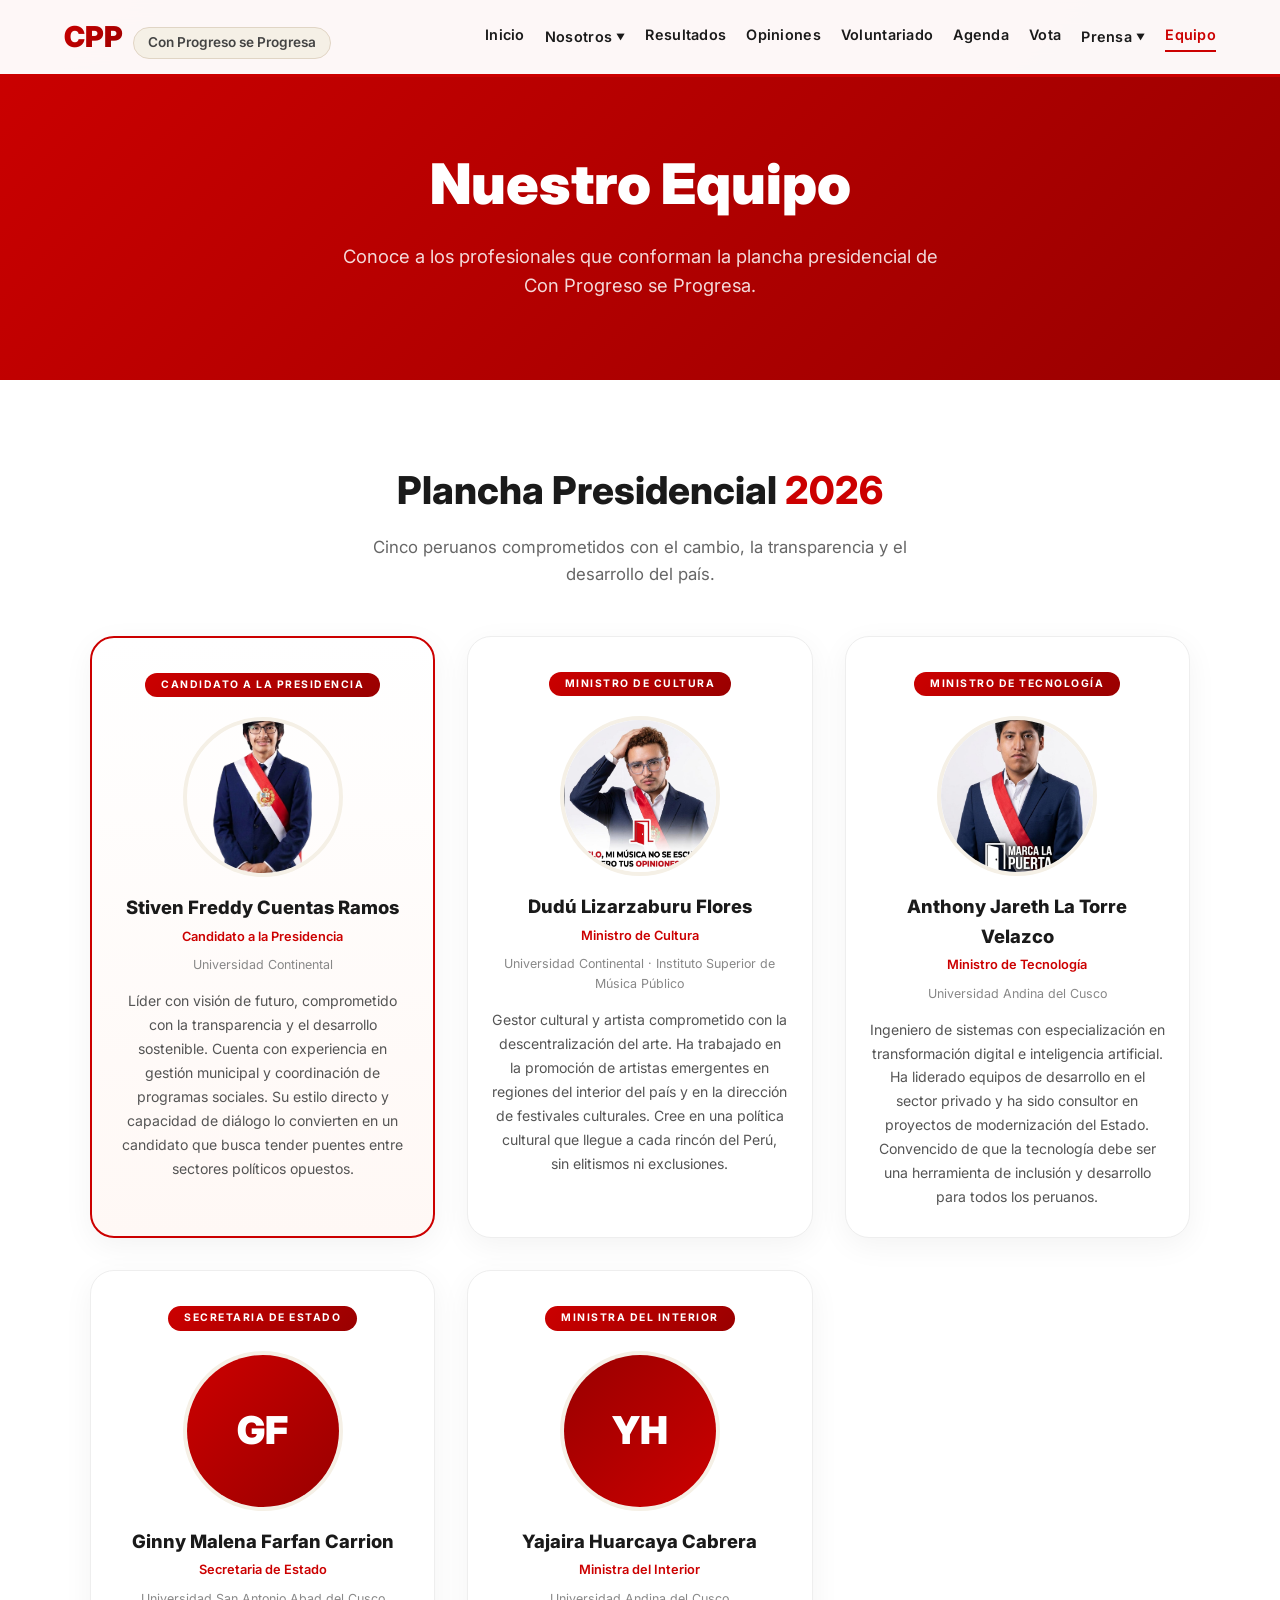
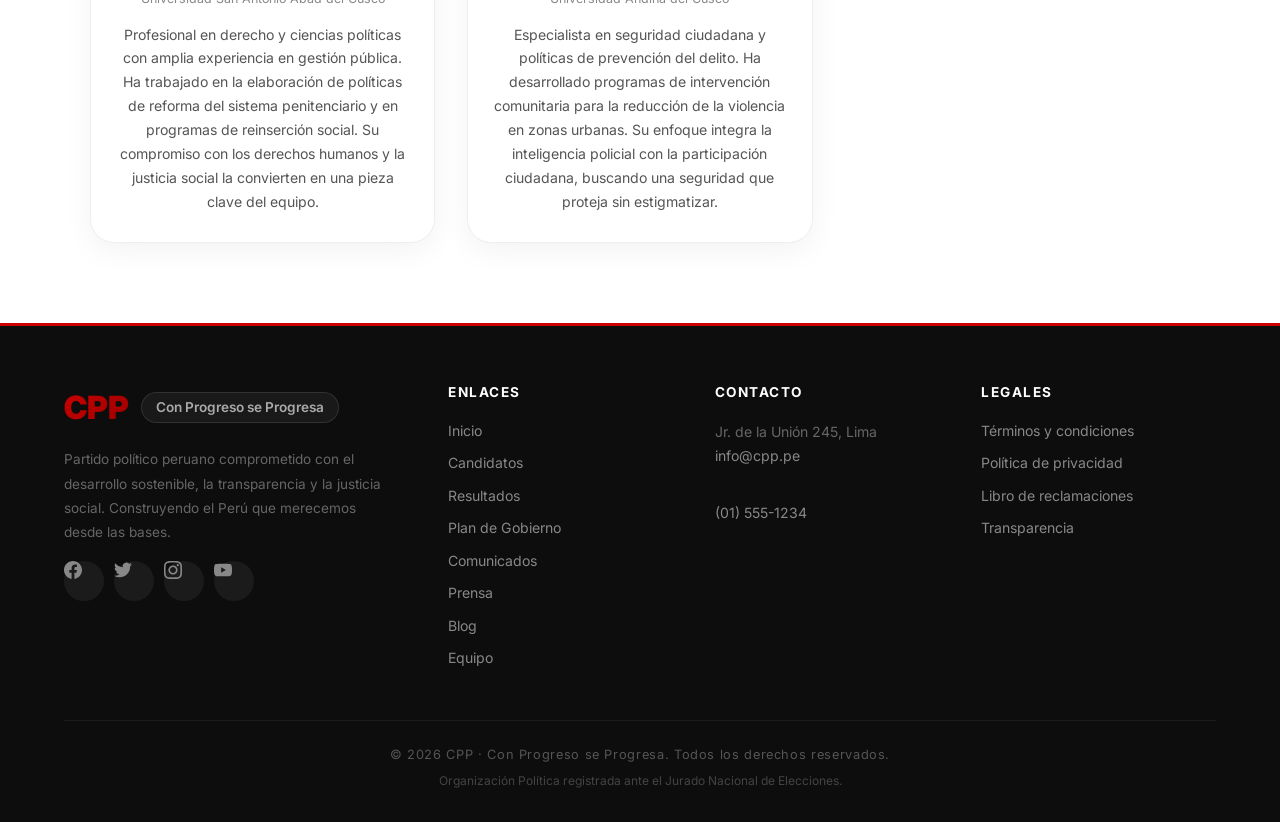
==== equipo.html @ 4bcef238 "Octava version creo: Actualizamos el navbar y el header incluyendo nuevas paginas aparte del index.h" ====
<!DOCTYPE html>
<html lang="es">
<head>
    <meta charset="UTF-8" />
    <meta name="viewport" content="width=device-width, initial-scale=1.0" />
    <title>Nuestro Equipo · CPP | Con Progreso se Progresa</title>
    <link rel="stylesheet" href="css/equipo.css" />
    <link rel="preconnect" href="https://fonts.googleapis.com" />
    <link href="https://fonts.googleapis.com/css2?family=Inter:wght@400;500;600;700;800;900&display=swap" rel="stylesheet" />
</head>
<body>

    <!-- ===== HEADER ===== -->
    <header class="header" id="header">
        <div class="container header-inner">
            <a href="index.html" class="logo">
                <span class="logo-cpp">CPP</span>
                <span class="logo-slogan">Con Progreso se Progresa</span>
            </a>
            <button class="nav-toggle" id="navToggle" aria-label="Menú de navegación">
                <span></span><span></span><span></span>
            </button>
            <nav class="nav" id="nav">
                <a href="index.html#inicio">Inicio</a>
                <div class="nav-item nav-dropdown">
                    <button class="nav-dropdown-toggle" aria-label="Menú Nosotros">
                        Nosotros <span class="nav-arrow">▼</span>
                    </button>
                    <div class="nav-dropdown-menu">
                        <a href="index.html#candidatos">Candidatos</a>
                        <a href="index.html#propuestas">Plan de Gobierno</a>
                        <a href="index.html#peru">Nuestro Perú</a>
                    </div>
                </div>
                <a href="index.html#resultados">Resultados</a>
                <a href="index.html#testimonios">Opiniones</a>
                <a href="index.html#voluntarios">Voluntariado</a>
                <a href="index.html#agenda">Agenda</a>
                <a href="index.html#votar">Vota</a>
                <div class="nav-item nav-dropdown">
                    <button class="nav-dropdown-toggle" aria-label="Menú Prensa">
                        Prensa <span class="nav-arrow">▼</span>
                    </button>
                    <div class="nav-dropdown-menu">
                        <a href="comunicados.html">Comunicados</a>
                        <a href="prensa.html">Notas de Prensa</a>
                        <a href="blog.html">Blog</a>
                    </div>
                </div>
                <a href="equipo.html" style="color:#cc0000;border-bottom-color:#cc0000;">Equipo</a>
            </nav>
        </div>
    </header>

    <!-- ===== BANNER ===== -->
    <section class="page-banner">
        <div class="container">
            <h1>Nuestro Equipo</h1>
            <p>Conoce a los profesionales que conforman la plancha presidencial de Con Progreso se Progresa.</p>
        </div>
    </section>

    <!-- ===== TEAM ===== -->
    <section class="section">
        <div class="container">
            <div class="section-header fade-up">
                <h2 class="section-title">Plancha Presidencial <span>2026</span></h2>
                <p class="section-sub">Cinco peruanos comprometidos con el cambio, la transparencia y el desarrollo del país.</p>
            </div>
            <div class="team-grid">

                <!-- Stiven -->
                <div class="team-card team-card-destacado fade-up">
                    <span class="team-badge">Candidato a la Presidencia</span>
                    <div class="team-img-wrap">
                        <img src="img/chinoc.png" alt="Stiven Freddy Cuentas Ramos" class="team-img" />
                    </div>
                    <h3 class="team-nombre">Stiven Freddy Cuentas Ramos</h3>
                    <span class="team-cargo">Candidato a la Presidencia</span>
                    <span class="team-universidad">Universidad Continental</span>
                    <p class="team-desc">Líder con visión de futuro, comprometido con la transparencia y el desarrollo sostenible. Cuenta con experiencia en gestión municipal y coordinación de programas sociales. Su estilo directo y capacidad de diálogo lo convierten en un candidato que busca tender puentes entre sectores políticos opuestos.</p>
                </div>

                <!-- Dudú -->
                <div class="team-card fade-up">
                    <span class="team-badge">Ministro de Cultura</span>
                    <div class="team-img-wrap">
                        <img src="img/bannerdudu.jpg" alt="Dudú Lizarzaburu Flores" class="team-img" />
                    </div>
                    <h3 class="team-nombre">Dudú Lizarzaburu Flores</h3>
                    <span class="team-cargo">Ministro de Cultura</span>
                    <span class="team-universidad">Universidad Continental · Instituto Superior de Música Público</span>
                    <p class="team-desc">Gestor cultural y artista comprometido con la descentralización del arte. Ha trabajado en la promoción de artistas emergentes en regiones del interior del país y en la dirección de festivales culturales. Cree en una política cultural que llegue a cada rincón del Perú, sin elitismos ni exclusiones.</p>
                </div>

                <!-- Anthony -->
                <div class="team-card fade-up">
                    <span class="team-badge">Ministro de Tecnología</span>
                    <div class="team-img-wrap">
                        <img src="img/banneranthony.jpg" alt="Anthony Jareth La Torre Velazco" class="team-img" />
                    </div>
                    <h3 class="team-nombre">Anthony Jareth La Torre Velazco</h3>
                    <span class="team-cargo">Ministro de Tecnología</span>
                    <span class="team-universidad">Universidad Andina del Cusco</span>
                    <p class="team-desc">Ingeniero de sistemas con especialización en transformación digital e inteligencia artificial. Ha liderado equipos de desarrollo en el sector privado y ha sido consultor en proyectos de modernización del Estado. Convencido de que la tecnología debe ser una herramienta de inclusión y desarrollo para todos los peruanos.</p>
                </div>

                <!-- Ginny -->
                <div class="team-card fade-up">
                    <span class="team-badge">Secretaria de Estado</span>
                    <div class="team-img-wrap">
                        <div class="team-avatar" style="background:linear-gradient(135deg,#cc0000,#990000);">GF</div>
                    </div>
                    <h3 class="team-nombre">Ginny Malena Farfan Carrion</h3>
                    <span class="team-cargo">Secretaria de Estado</span>
                    <span class="team-universidad">Universidad San Antonio Abad del Cusco</span>
                    <p class="team-desc">Profesional en derecho y ciencias políticas con amplia experiencia en gestión pública. Ha trabajado en la elaboración de políticas de reforma del sistema penitenciario y en programas de reinserción social. Su compromiso con los derechos humanos y la justicia social la convierten en una pieza clave del equipo.</p>
                </div>

                <!-- Yajaira -->
                <div class="team-card fade-up">
                    <span class="team-badge">Ministra del Interior</span>
                    <div class="team-img-wrap">
                        <div class="team-avatar" style="background:linear-gradient(135deg,#990000,#cc0000);">YH</div>
                    </div>
                    <h3 class="team-nombre">Yajaira Huarcaya Cabrera</h3>
                    <span class="team-cargo">Ministra del Interior</span>
                    <span class="team-universidad">Universidad Andina del Cusco</span>
                    <p class="team-desc">Especialista en seguridad ciudadana y políticas de prevención del delito. Ha desarrollado programas de intervención comunitaria para la reducción de la violencia en zonas urbanas. Su enfoque integra la inteligencia policial con la participación ciudadana, buscando una seguridad que proteja sin estigmatizar.</p>
                </div>

            </div>
        </div>
    </section>

    <!-- ===== FOOTER ===== -->
    <footer class="footer">
        <div class="container">
            <div class="footer-grid">
                <div class="footer-col">
                    <div class="footer-brand">
                        <span class="logo-cpp">CPP</span>
                        <span class="footer-slogan">Con Progreso se Progresa</span>
                    </div>
                    <p class="footer-text">Partido político peruano comprometido con el desarrollo sostenible, la transparencia y la justicia social. Construyendo el Perú que merecemos desde las bases.</p>
                    <div class="footer-social" style="margin-top:16px;">
                        <a href="#" class="social-link" aria-label="Facebook"><svg width="18" height="18" viewBox="0 0 24 24" fill="currentColor"><path d="M24 12.073c0-6.627-5.373-12-12-12s-12 5.373-12 12c0 5.99 4.388 10.954 10.125 11.854v-8.385H7.078v-3.47h3.047V9.43c0-3.007 1.792-4.669 4.533-4.669 1.312 0 2.686.235 2.686.235v2.953H15.83c-1.491 0-1.956.925-1.956 1.874v2.25h3.328l-.532 3.47h-2.796v8.385C19.612 23.027 24 18.062 24 12.073z"/></svg></a>
                        <a href="#" class="social-link" aria-label="Twitter"><svg width="18" height="18" viewBox="0 0 24 24" fill="currentColor"><path d="M23.953 4.57a10 10 0 01-2.825.775 4.958 4.958 0 002.163-2.723c-.951.555-2.005.959-3.127 1.184a4.92 4.92 0 00-8.384 4.482C7.69 8.095 4.067 6.13 1.64 3.162a4.822 4.822 0 00-.666 2.475c0 1.71.87 3.213 2.188 4.096a4.904 4.904 0 01-2.228-.616v.06a4.923 4.923 0 003.946 4.827 4.996 4.996 0 01-2.212.085 4.936 4.936 0 004.604 3.417 9.867 9.867 0 01-6.102 2.105c-.39 0-.779-.023-1.17-.067a13.995 13.995 0 007.557 2.209c9.053 0 13.998-7.496 13.998-13.985 0-.21 0-.42-.015-.63A9.935 9.935 0 0024 4.59z"/></svg></a>
                        <a href="#" class="social-link" aria-label="Instagram"><svg width="18" height="18" viewBox="0 0 24 24" fill="currentColor"><path d="M12 0C8.74 0 8.333.015 7.053.072 5.775.132 4.905.333 4.14.63c-.789.306-1.459.717-2.126 1.384S.935 3.35.63 4.14C.333 4.905.131 5.775.072 7.053.012 8.333 0 8.74 0 12s.015 3.667.072 4.947c.06 1.277.261 2.148.558 2.913.306.788.717 1.459 1.384 2.126.667.666 1.336 1.079 2.126 1.384.766.296 1.636.499 2.913.558C8.333 23.988 8.74 24 12 24s3.667-.015 4.947-.072c1.277-.06 2.148-.262 2.913-.558.788-.306 1.459-.718 2.126-1.384.666-.667 1.079-1.335 1.384-2.126.296-.765.499-1.636.558-2.913.06-1.28.072-1.687.072-4.947s-.015-3.667-.072-4.947c-.06-1.277-.262-2.149-.558-2.913-.306-.789-.718-1.459-1.384-2.126C21.319 1.347 20.651.935 19.86.63c-.765-.297-1.636-.499-2.913-.558C15.667.012 15.26 0 12 0zm0 2.16c3.203 0 3.585.016 4.85.071 1.17.055 1.805.249 2.227.415.562.217.96.477 1.382.896.419.42.679.819.896 1.381.164.422.36 1.057.413 2.227.057 1.266.07 1.646.07 4.85s-.015 3.585-.074 4.85c-.061 1.17-.256 1.805-.421 2.227-.224.562-.479.96-.899 1.382-.419.419-.824.679-1.38.896-.42.164-1.065.36-2.235.413-1.274.057-1.649.07-4.859.07-3.211 0-3.586-.015-4.859-.074-1.171-.061-1.816-.256-2.236-.421-.569-.224-.96-.479-1.379-.899-.421-.419-.69-.824-.9-1.38-.165-.42-.359-1.065-.42-2.235-.045-1.26-.061-1.649-.061-4.844 0-3.196.016-3.586.061-4.861.061-1.17.255-1.814.42-2.234.21-.57.479-.96.9-1.381.419-.419.81-.689 1.379-.898.42-.166 1.051-.361 2.221-.421 1.275-.045 1.65-.06 4.859-.06l.045.03zm0 3.678a6.162 6.162 0 100 12.324 6.162 6.162 0 100-12.324zM12 16c-2.21 0-4-1.79-4-4s1.79-4 4-4 4 1.79 4 4-1.79 4-4 4zm7.846-10.405a1.441 1.441 0 11-2.882 0 1.441 1.441 0 012.882 0z"/></svg></a>
                        <a href="#" class="social-link" aria-label="YouTube"><svg width="18" height="18" viewBox="0 0 24 24" fill="currentColor"><path d="M23.498 6.186a3.016 3.016 0 00-2.122-2.136C19.505 3.545 12 3.545 12 3.545s-7.505 0-9.377.505A3.017 3.017 0 00.502 6.186C0 8.07 0 12 0 12s0 3.93.502 5.814a3.016 3.016 0 002.122 2.136c1.871.505 9.376.505 9.376.505s7.505 0 9.377-.505a3.015 3.015 0 002.122-2.136C24 15.93 24 12 24 12s0-3.93-.502-5.814zM9.545 15.568V8.432L15.818 12l-6.273 3.568z"/></svg></a>
                    </div>
                </div>
                <div class="footer-col">
                    <h4>Enlaces</h4>
                    <a href="index.html#inicio">Inicio</a>
                    <a href="index.html#candidatos">Candidatos</a>
                    <a href="index.html#resultados">Resultados</a>
                    <a href="index.html#propuestas">Plan de Gobierno</a>
                    <a href="comunicados.html">Comunicados</a>
                    <a href="prensa.html">Prensa</a>
                    <a href="blog.html">Blog</a>
                    <a href="equipo.html">Equipo</a>
                </div>
                <div class="footer-col">
                    <h4>Contacto</h4>
                    <address>
                        Jr. de la Unión 245, Lima<br />
                        <a href="mailto:info@cpp.pe">info@cpp.pe</a><br />
                        <a href="tel:+5115551234">(01) 555-1234</a>
                    </address>
                </div>
                <div class="footer-col">
                    <h4>Legales</h4>
                    <a href="#">Términos y condiciones</a>
                    <a href="#">Política de privacidad</a>
                    <a href="#">Libro de reclamaciones</a>
                    <a href="#">Transparencia</a>
                </div>
            </div>
            <div class="footer-bottom">
                <p class="footer-copy">&copy; 2026 CPP · Con Progreso se Progresa. Todos los derechos reservados.</p>
                <p class="footer-legal">Organización Política registrada ante el Jurado Nacional de Elecciones.</p>
            </div>
        </div>
    </footer>

    <script src="js/equipo.js"></script>
</body>
</html>
---- css/equipo.css ----
/* ============================================================
   CPP · Nuestro Equipo
   ============================================================ */
*,
*::before,
*::after {
    margin: 0;
    padding: 0;
    box-sizing: border-box;
}

html {
    scroll-behavior: smooth;
}

body {
    font-family: 'Inter', 'Segoe UI', sans-serif;
    background: #ffffff;
    color: #1a1a1a;
    line-height: 1.6;
    overflow-x: hidden;
    -webkit-font-smoothing: antialiased;
}

img {
    max-width: 100%;
    display: block;
}

a {
    text-decoration: none;
    color: inherit;
}

button {
    font-family: inherit;
    cursor: pointer;
    border: none;
    outline: none;
}

.container {
    width: 100%;
    max-width: 1200px;
    margin: 0 auto;
    padding: 0 24px;
}

/* ---------- HEADER ---------- */
.header {
    position: fixed;
    top: 0;
    left: 0;
    width: 100%;
    z-index: 1000;
    background: rgba(255, 255, 255, 0.97);
    backdrop-filter: blur(10px);
    -webkit-backdrop-filter: blur(10px);
    border-bottom: 3px solid #cc0000;
    padding: 14px 0;
    transition: box-shadow 0.3s ease, padding 0.3s ease;
}

.header.scrolled {
    box-shadow: 0 2px 30px rgba(0, 0, 0, 0.1);
    padding: 10px 0;
}

.header-inner {
    display: flex;
    justify-content: space-between;
    align-items: center;
}

.logo {
    display: flex;
    align-items: baseline;
    gap: 10px;
}

.logo-cpp {
    font-size: 1.8rem;
    font-weight: 900;
    background: linear-gradient(135deg, #cc0000, #990000);
    -webkit-background-clip: text;
    -webkit-text-fill-color: transparent;
    background-clip: text;
}

.logo-slogan {
    font-size: 0.85rem;
    font-weight: 600;
    color: #444;
    background: #f5f0e6;
    padding: 4px 14px;
    border-radius: 30px;
    border: 1px solid #e0d5c5;
    white-space: nowrap;
}

.nav-toggle {
    display: none;
    flex-direction: column;
    gap: 5px;
    background: none;
    padding: 8px;
    cursor: pointer;
}

.nav-toggle span {
    display: block;
    width: 26px;
    height: 3px;
    background: #1a1a1a;
    border-radius: 3px;
    transition: all 0.3s ease;
}

.nav-toggle.active span:nth-child(1) {
    transform: rotate(45deg) translate(5px, 6px);
}

.nav-toggle.active span:nth-child(2) {
    opacity: 0;
}

.nav-toggle.active span:nth-child(3) {
    transform: rotate(-45deg) translate(5px, -6px);
}

.nav {
    display: flex;
    gap: 20px;
    align-items: center;
}

.nav a,
.nav-dropdown-toggle {
    color: #1a1a1a;
    font-weight: 600;
    font-size: 0.9rem;
    transition: all 0.2s;
    padding-bottom: 4px;
    border-bottom: 2px solid transparent;
    letter-spacing: 0.02em;
    background: none;
    border-top: none;
    border-left: none;
    border-right: none;
    cursor: pointer;
    font-family: inherit;
    display: inline-flex;
    align-items: center;
    gap: 4px;
}

.nav a:hover,
.nav-dropdown-toggle:hover {
    color: #cc0000;
    border-bottom-color: #cc0000;
}

.nav-arrow {
    font-size: 0.55rem;
    transition: transform 0.25s ease;
}

.nav-dropdown.open .nav-arrow {
    transform: rotate(180deg);
}

.nav-item {
    position: relative;
}

.nav-dropdown-menu {
    position: absolute;
    top: calc(100% + 12px);
    left: 50%;
    transform: translateX(-50%) translateY(-4px);
    background: #fff;
    border-radius: 14px;
    box-shadow: 0 12px 45px rgba(0, 0, 0, 0.12);
    padding: 8px 0;
    min-width: 200px;
    opacity: 0;
    pointer-events: none;
    transition: all 0.25s ease;
    border: 1px solid #eee;
    z-index: 100;
}

.nav-dropdown:hover .nav-dropdown-menu,
.nav-dropdown.open .nav-dropdown-menu {
    opacity: 1;
    pointer-events: all;
    transform: translateX(-50%) translateY(0);
}

.nav-dropdown-menu a {
    display: block;
    padding: 10px 24px;
    border-bottom: none !important;
    white-space: nowrap;
    font-size: 0.85rem;
    color: #444;
}

.nav-dropdown-menu a:hover {
    background: #faf8f5;
    color: #cc0000;
    border-bottom: none !important;
}

/* ---------- PAGE BANNER ---------- */
.page-banner {
    background: linear-gradient(135deg, #cc0000, #990000);
    padding: 140px 0 80px;
    text-align: center;
    position: relative;
    overflow: hidden;
}

.page-banner::before {
    content: '';
    position: absolute;
    top: 0;
    left: 0;
    width: 100%;
    height: 100%;
    background: url('../img/peru-paisaje.jpg') center / cover no-repeat;
    opacity: 0.06;
}

.page-banner h1 {
    font-size: clamp(2.2rem, 5vw, 3.5rem);
    color: #fff;
    font-weight: 900;
    position: relative;
    margin-bottom: 12px;
}

.page-banner p {
    font-size: 1.15rem;
    color: rgba(255, 255, 255, 0.85);
    max-width: 600px;
    margin: 0 auto;
    position: relative;
}

/* ---------- SECTION ---------- */
.section {
    padding: 80px 0;
}

.section-header {
    text-align: center;
    margin-bottom: 48px;
}

.section-title {
    font-size: clamp(1.6rem, 4vw, 2.4rem);
    font-weight: 800;
    margin-bottom: 12px;
}

.section-title span {
    color: #cc0000;
}

.section-sub {
    font-size: 1.05rem;
    color: #666;
    max-width: 600px;
    margin: 0 auto;
}

/* ---------- TEAM GRID ---------- */
.team-grid {
    display: grid;
    grid-template-columns: repeat(3, 1fr);
    gap: 32px;
    max-width: 1100px;
    margin: 0 auto;
}

.team-card {
    background: #fff;
    border-radius: 24px;
    padding: 32px 24px 28px;
    text-align: center;
    border: 1px solid #eee;
    box-shadow: 0 8px 30px rgba(0, 0, 0, 0.05);
    transition: all 0.4s ease;
    position: relative;
    overflow: hidden;
}

.team-card::after {
    content: '';
    position: absolute;
    top: 0;
    left: 0;
    width: 100%;
    height: 4px;
    background: linear-gradient(90deg, #cc0000, #ffd700);
    transform: scaleX(0);
    transform-origin: left;
    transition: transform 0.4s ease;
}

.team-card:hover::after {
    transform: scaleX(1);
}

.team-card:hover {
    transform: translateY(-10px);
    box-shadow: 0 24px 60px rgba(204, 0, 0, 0.1);
    border-color: #cc0000;
}

.team-badge {
    display: inline-block;
    background: linear-gradient(135deg, #cc0000, #990000);
    color: #fff;
    font-size: 0.65rem;
    font-weight: 700;
    text-transform: uppercase;
    letter-spacing: 1.5px;
    padding: 4px 16px;
    border-radius: 30px;
    margin-bottom: 20px;
}

.team-img-wrap {
    width: 160px;
    height: 160px;
    margin: 0 auto 16px;
    border-radius: 50%;
    overflow: hidden;
    border: 4px solid #f5f0e6;
    transition: border-color 0.3s, transform 0.4s ease;
}

.team-card:hover .team-img-wrap {
    border-color: #cc0000;
    transform: scale(1.05);
}

.team-img {
    width: 100%;
    height: 100%;
    object-fit: cover;
    transition: transform 0.4s ease;
}

.team-card:hover .team-img {
    transform: scale(1.1);
}

.team-avatar {
    width: 100%;
    height: 100%;
    display: flex;
    align-items: center;
    justify-content: center;
    font-size: 2.4rem;
    font-weight: 900;
    color: #fff;
}

.team-nombre {
    font-size: 1.15rem;
    font-weight: 800;
    margin-bottom: 4px;
    color: #1a1a1a;
}

.team-cargo {
    font-size: 0.8rem;
    color: #cc0000;
    font-weight: 600;
    margin-bottom: 8px;
    display: block;
}

.team-universidad {
    font-size: 0.78rem;
    color: #888;
    margin-bottom: 14px;
    display: block;
}

.team-desc {
    font-size: 0.88rem;
    color: #555;
    line-height: 1.7;
    margin-bottom: 0;
}

.team-card-destacado {
    border: 2px solid #cc0000;
    background: linear-gradient(180deg, #fff 0%, #fff8f5 100%);
}

/* ---------- FADE UP ---------- */
.fade-up {
    opacity: 0;
    transform: translateY(40px);
    transition: opacity 0.7s ease, transform 0.7s ease;
}

.fade-up.visible {
    opacity: 1;
    transform: translateY(0);
}

/* ---------- FOOTER ---------- */
.footer {
    background: #0d0d0d;
    color: #888;
    padding: 56px 0 32px;
    border-top: 3px solid #cc0000;
}

.footer-grid {
    display: grid;
    grid-template-columns: 1.5fr 1fr 1fr 1fr;
    gap: 32px;
    text-align: left;
}

.footer-col h4 {
    color: #fff;
    font-size: 0.85rem;
    font-weight: 700;
    text-transform: uppercase;
    letter-spacing: 1.5px;
    margin-bottom: 16px;
}

.footer-col a {
    display: block;
    color: #888;
    font-size: 0.88rem;
    margin-bottom: 10px;
    transition: color 0.2s ease;
}

.footer-col a:hover {
    color: #ffd700;
}

.footer-col address {
    font-style: normal;
    font-size: 0.88rem;
    line-height: 1.7;
    color: #666;
}

.footer-brand {
    display: flex;
    align-items: center;
    gap: 12px;
    margin-bottom: 14px;
    flex-wrap: wrap;
}

.footer-brand .logo-cpp {
    font-size: 2rem;
}

.footer-slogan {
    font-size: 0.85rem;
    font-weight: 600;
    color: #aaa;
    background: rgba(255, 255, 255, 0.05);
    padding: 4px 14px;
    border-radius: 30px;
    border: 1px solid rgba(255, 255, 255, 0.1);
}

.footer-text {
    font-size: 0.85rem;
    line-height: 1.8;
    color: #666;
    max-width: 320px;
}

.footer-social {
    display: flex;
    gap: 10px;
    flex-wrap: wrap;
}

.social-link {
    display: flex;
    align-items: center;
    justify-content: center;
    width: 40px;
    height: 40px;
    border-radius: 50%;
    background: rgba(255, 255, 255, 0.06);
    color: #888;
    transition: all 0.3s ease;
    margin-bottom: 0;
}

.social-link:hover {
    background: #cc0000;
    color: #fff;
    transform: translateY(-3px);
}

.footer-bottom {
    margin-top: 40px;
    padding-top: 24px;
    border-top: 1px solid rgba(255, 255, 255, 0.06);
    text-align: center;
}

.footer-copy {
    font-size: 0.8rem;
    color: #555;
    letter-spacing: 0.05em;
}

.footer-legal {
    font-size: 0.75rem;
    color: #444;
    margin-top: 6px;
}

/* ---------- RESPONSIVE ---------- */
@media (max-width: 1024px) {
    .team-grid {
        grid-template-columns: repeat(2, 1fr);
        gap: 28px;
    }
}

@media (max-width: 768px) {
    .header {
        padding: 12px 0;
    }

    .nav-toggle {
        display: flex;
    }

    .nav {
        position: fixed;
        top: 60px;
        left: 0;
        width: 100%;
        background: rgba(255, 255, 255, 0.98);
        backdrop-filter: blur(10px);
        flex-direction: column;
        gap: 0;
        padding: 16px 24px;
        box-shadow: 0 10px 30px rgba(0, 0, 0, 0.1);
        transform: translateY(-120%);
        transition: transform 0.35s ease;
        z-index: 999;
        align-items: flex-start;
    }

    .nav.open {
        transform: translateY(0);
    }

    .nav a,
    .nav-dropdown-toggle {
        padding: 12px 0;
        font-size: 1rem;
        width: 100%;
        border-bottom: 1px solid #eee;
    }

    .nav a:last-child {
        border-bottom: none;
    }

    .nav-item {
        width: 100%;
    }

    .nav-dropdown-menu {
        position: static;
        transform: none;
        opacity: 1;
        pointer-events: all;
        box-shadow: none;
        border: none;
        border-radius: 0;
        padding: 0 0 0 20px;
        display: none;
        background: transparent;
        transition: none;
    }

    .nav-dropdown:hover .nav-dropdown-menu {
        transform: none;
    }

    .nav-dropdown.open .nav-dropdown-menu {
        display: block;
    }

    .nav-dropdown-menu a {
        padding: 10px 0;
        font-size: 0.9rem;
        border-bottom: 1px solid #f0f0f0 !important;
        color: #666;
    }

    .nav-dropdown-menu a:last-child {
        border-bottom: none !important;
    }

    .page-banner {
        padding: 120px 0 60px;
    }

    .section {
        padding: 60px 0;
    }

    .team-grid {
        grid-template-columns: 1fr;
        max-width: 400px;
    }

    .team-img-wrap {
        width: 140px;
        height: 140px;
    }

    .footer-grid {
        grid-template-columns: 1fr 1fr;
        gap: 24px;
    }
}

@media (max-width: 480px) {
    .logo-slogan {
        display: none;
    }

    .team-card {
        padding: 24px 18px 22px;
    }

    .team-nombre {
        font-size: 1rem;
    }

    .footer-grid {
        grid-template-columns: 1fr;
        text-align: center;
    }

    .footer-text {
        margin: 0 auto;
    }

    .footer-social {
        justify-content: center;
    }

    .footer-brand {
        justify-content: center;
    }
}
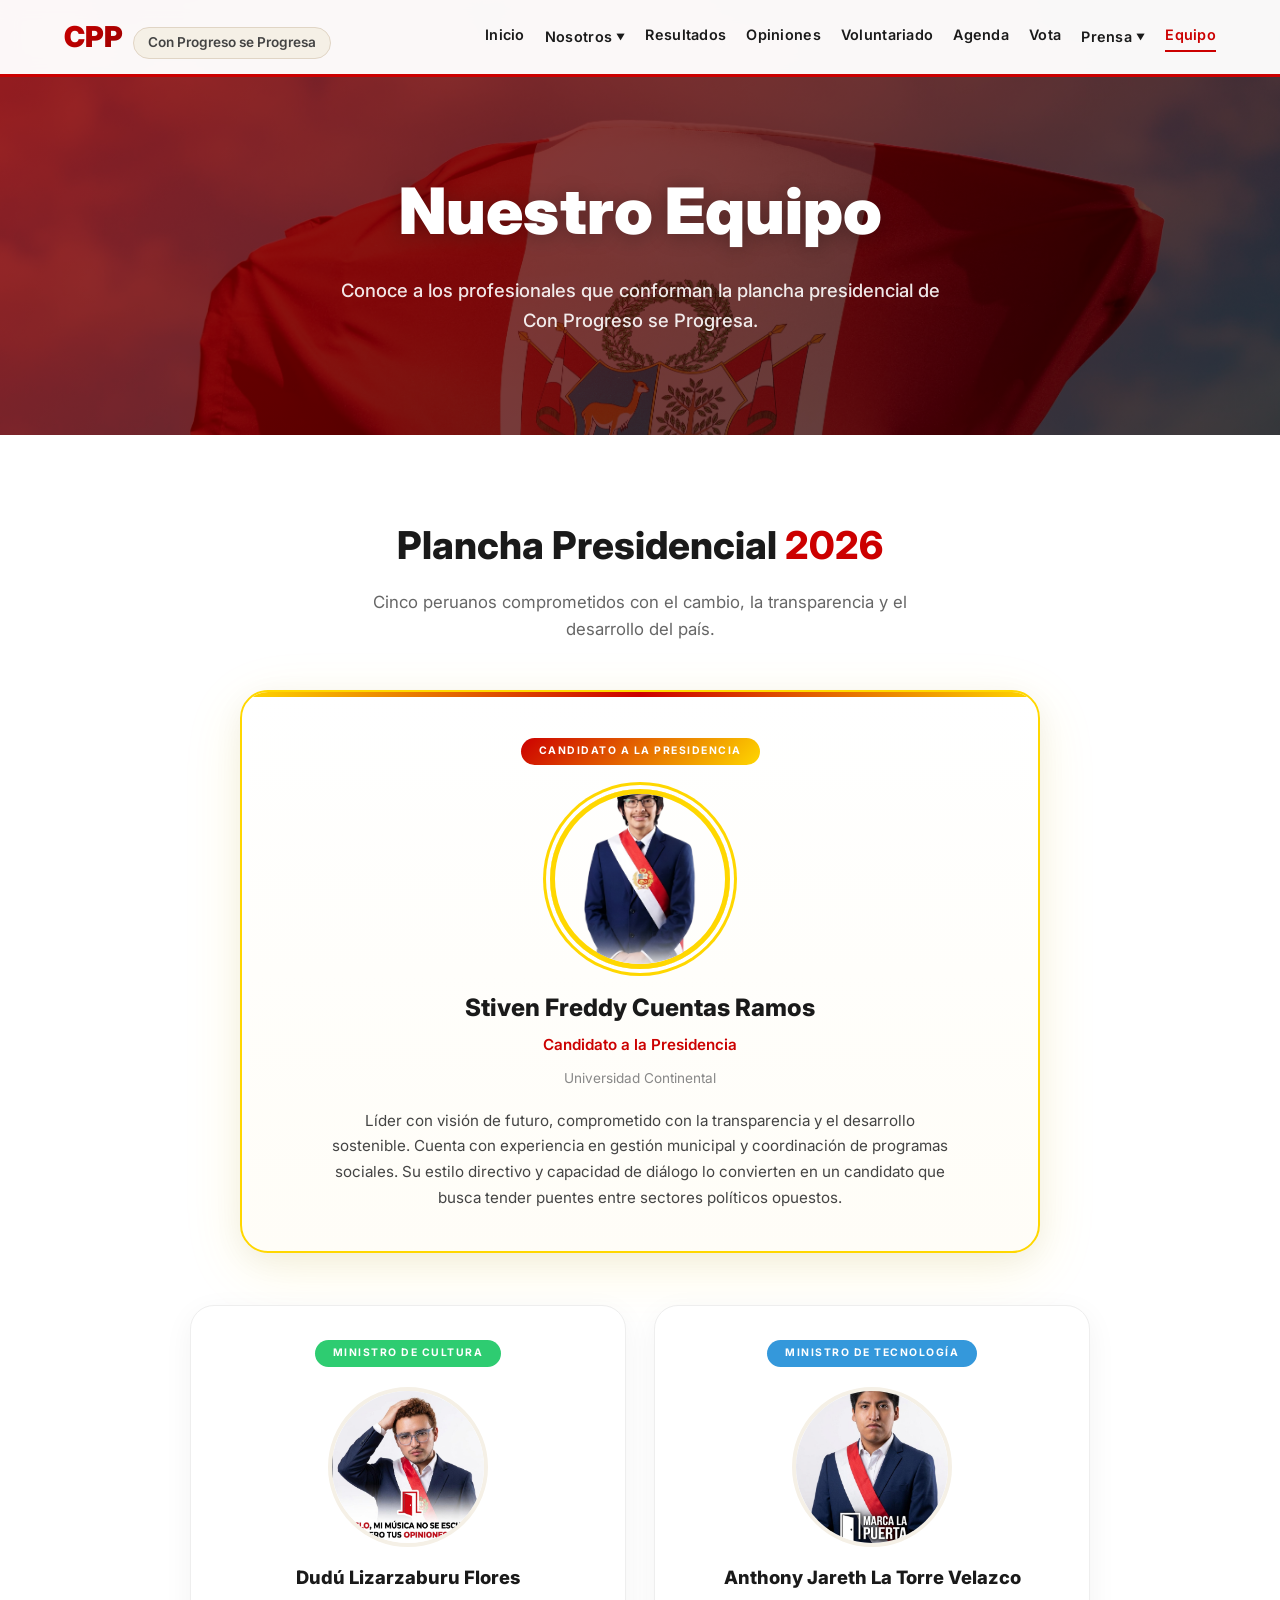
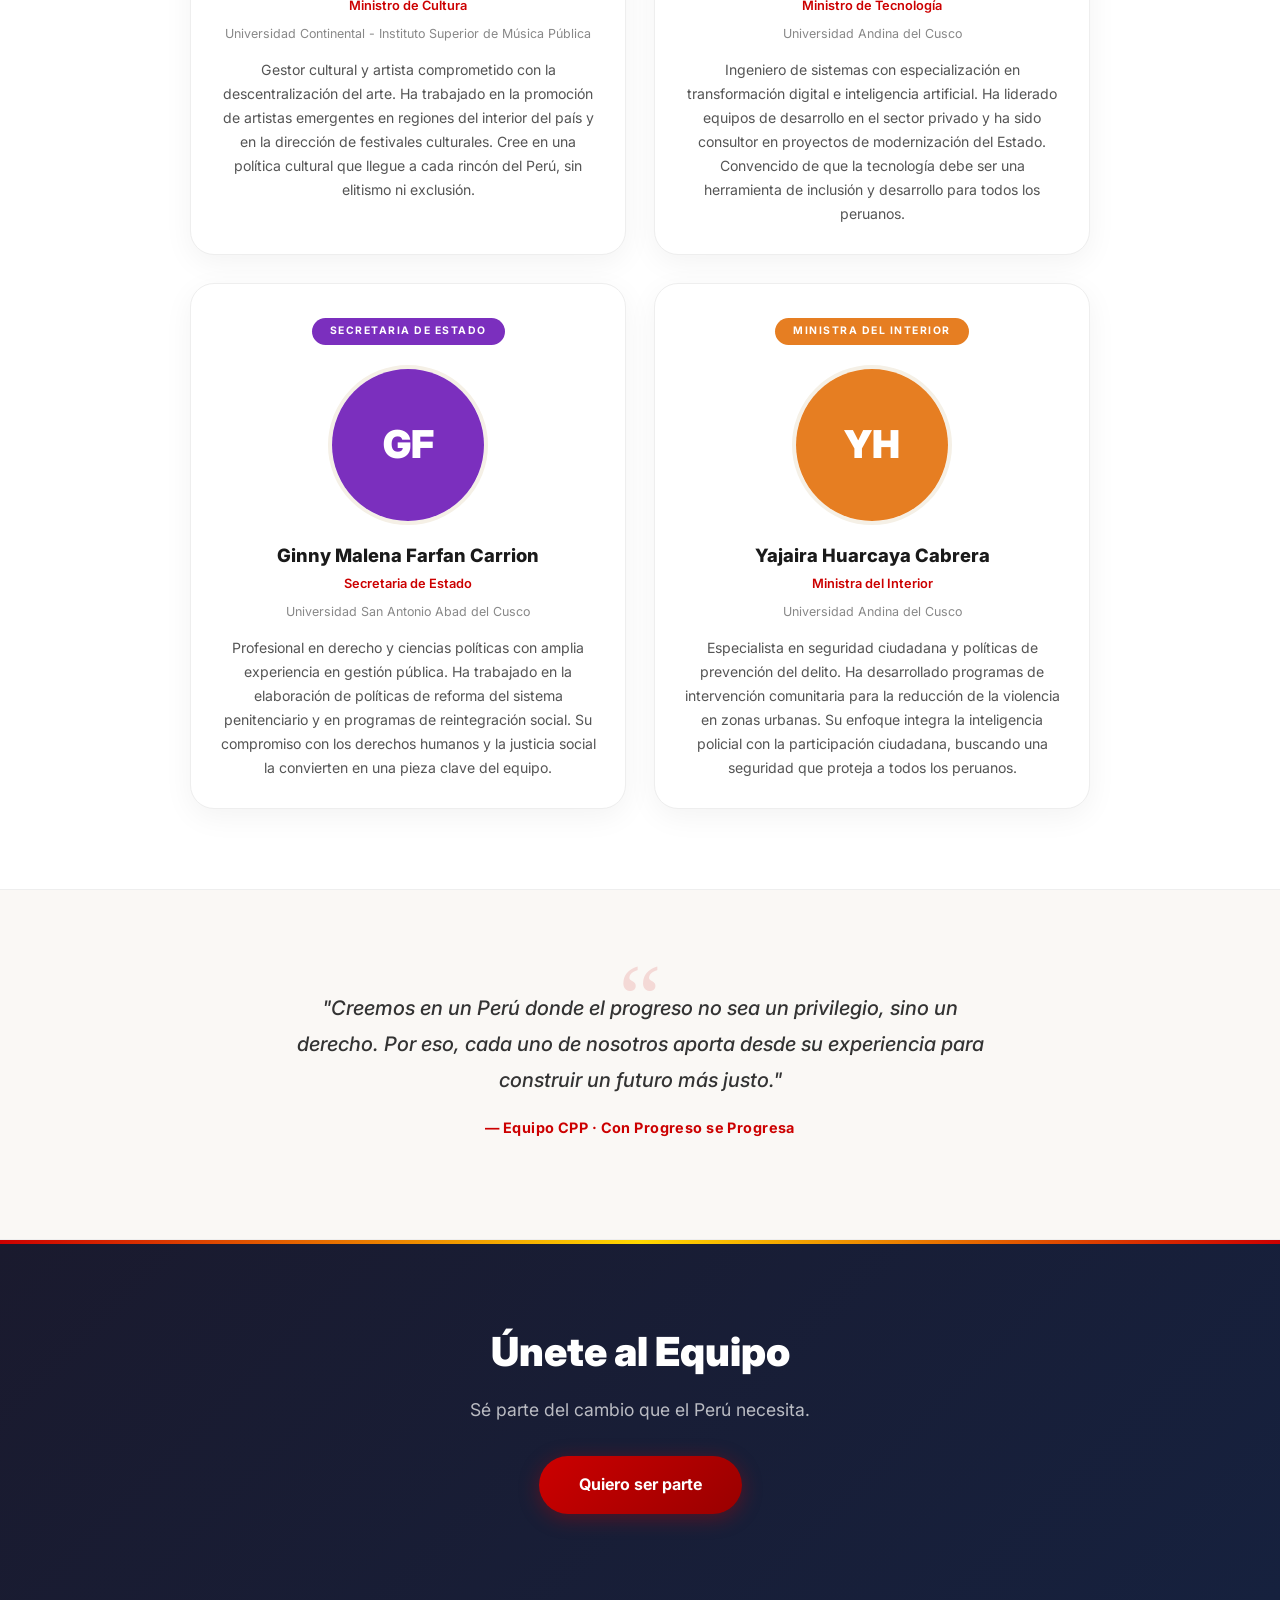
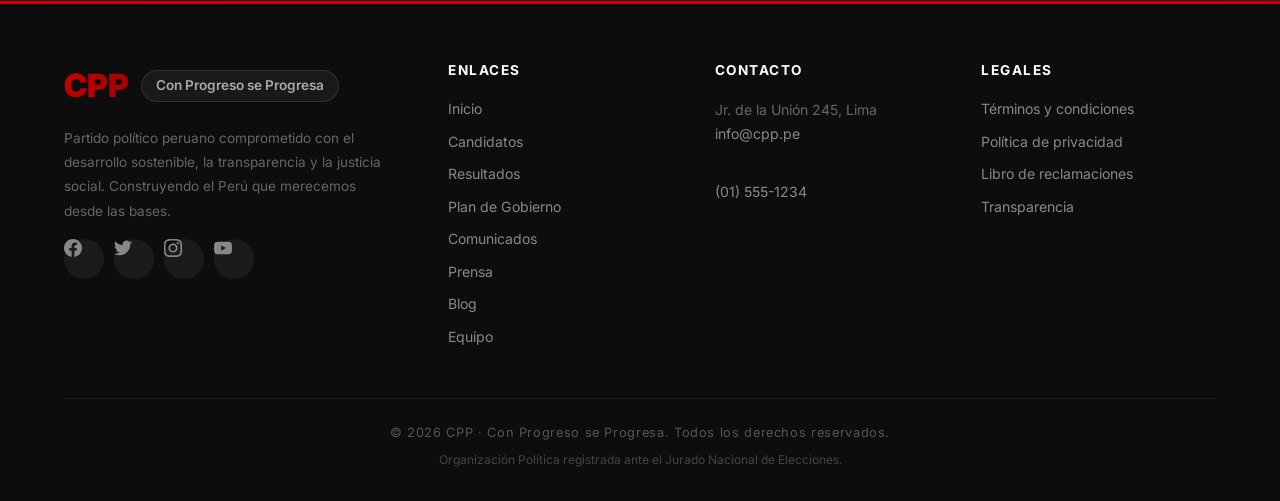
==== commit 186ad700: "Novena version de la actualizacion de la pagna, secciones mejoradas en equipo" ====
--- a/equipo.html
+++ b/equipo.html
@@ -52,50 +52,52 @@
         </div>
     </header>
 
-    <!-- ===== BANNER ===== -->
+    <!-- ===== HERO / BANNER ===== -->
     <section class="page-banner">
         <div class="container">
-            <h1>Nuestro Equipo</h1>
-            <p>Conoce a los profesionales que conforman la plancha presidencial de Con Progreso se Progresa.</p>
-        </div>
-    </section>
-
-    <!-- ===== TEAM ===== -->
-    <section class="section">
+            <h1 class="banner-title">Nuestro Equipo</h1>
+            <p class="banner-sub">Conoce a los profesionales que conforman la plancha presidencial de Con Progreso se Progresa.</p>
+        </div>
+    </section>
+
+    <!-- ===== PLANCHA PRESIDENCIAL ===== -->
+    <section class="section" id="equipo">
         <div class="container">
             <div class="section-header fade-up">
                 <h2 class="section-title">Plancha Presidencial <span>2026</span></h2>
                 <p class="section-sub">Cinco peruanos comprometidos con el cambio, la transparencia y el desarrollo del país.</p>
             </div>
+
+            <!-- Stiven Cuentas - Presidente (Tarjeta Destacada) -->
+            <div class="team-featured zoom-in">
+                <span class="team-badge" data-cargo="presidente">Candidato a la Presidencia</span>
+                <div class="team-img-wrap team-img-wrap--xl">
+                    <img src="img/chinop.png" alt="Stiven Freddy Cuentas Ramos" class="team-img" />
+                </div>
+                <h3 class="team-nombre">Stiven Freddy Cuentas Ramos</h3>
+                <span class="team-cargo">Candidato a la Presidencia</span>
+                <span class="team-universidad">Universidad Continental</span>
+                <p class="team-desc">Líder con visión de futuro, comprometido con la transparencia y el desarrollo sostenible. Cuenta con experiencia en gestión municipal y coordinación de programas sociales. Su estilo directivo y capacidad de diálogo lo convierten en un candidato que busca tender puentes entre sectores políticos opuestos.</p>
+            </div>
+
+            <!-- Grid de Ministros y Secretaria -->
             <div class="team-grid">
 
-                <!-- Stiven -->
-                <div class="team-card team-card-destacado fade-up">
-                    <span class="team-badge">Candidato a la Presidencia</span>
-                    <div class="team-img-wrap">
-                        <img src="img/chinoc.png" alt="Stiven Freddy Cuentas Ramos" class="team-img" />
-                    </div>
-                    <h3 class="team-nombre">Stiven Freddy Cuentas Ramos</h3>
-                    <span class="team-cargo">Candidato a la Presidencia</span>
-                    <span class="team-universidad">Universidad Continental</span>
-                    <p class="team-desc">Líder con visión de futuro, comprometido con la transparencia y el desarrollo sostenible. Cuenta con experiencia en gestión municipal y coordinación de programas sociales. Su estilo directo y capacidad de diálogo lo convierten en un candidato que busca tender puentes entre sectores políticos opuestos.</p>
-                </div>
-
-                <!-- Dudú -->
-                <div class="team-card fade-up">
-                    <span class="team-badge">Ministro de Cultura</span>
+                <!-- Dudú Lizarzaburu - Ministro de Cultura -->
+                <div class="team-card fade-up">
+                    <span class="team-badge" data-cargo="cultura">Ministro de Cultura</span>
                     <div class="team-img-wrap">
                         <img src="img/bannerdudu.jpg" alt="Dudú Lizarzaburu Flores" class="team-img" />
                     </div>
                     <h3 class="team-nombre">Dudú Lizarzaburu Flores</h3>
                     <span class="team-cargo">Ministro de Cultura</span>
-                    <span class="team-universidad">Universidad Continental · Instituto Superior de Música Público</span>
-                    <p class="team-desc">Gestor cultural y artista comprometido con la descentralización del arte. Ha trabajado en la promoción de artistas emergentes en regiones del interior del país y en la dirección de festivales culturales. Cree en una política cultural que llegue a cada rincón del Perú, sin elitismos ni exclusiones.</p>
-                </div>
-
-                <!-- Anthony -->
-                <div class="team-card fade-up">
-                    <span class="team-badge">Ministro de Tecnología</span>
+                    <span class="team-universidad">Universidad Continental - Instituto Superior de Música Pública</span>
+                    <p class="team-desc">Gestor cultural y artista comprometido con la descentralización del arte. Ha trabajado en la promoción de artistas emergentes en regiones del interior del país y en la dirección de festivales culturales. Cree en una política cultural que llegue a cada rincón del Perú, sin elitismo ni exclusión.</p>
+                </div>
+
+                <!-- Anthony La Torre - Ministro de Tecnología -->
+                <div class="team-card fade-up">
+                    <span class="team-badge" data-cargo="tecnologia">Ministro de Tecnología</span>
                     <div class="team-img-wrap">
                         <img src="img/banneranthony.jpg" alt="Anthony Jareth La Torre Velazco" class="team-img" />
                     </div>
@@ -105,30 +107,51 @@
                     <p class="team-desc">Ingeniero de sistemas con especialización en transformación digital e inteligencia artificial. Ha liderado equipos de desarrollo en el sector privado y ha sido consultor en proyectos de modernización del Estado. Convencido de que la tecnología debe ser una herramienta de inclusión y desarrollo para todos los peruanos.</p>
                 </div>
 
-                <!-- Ginny -->
-                <div class="team-card fade-up">
-                    <span class="team-badge">Secretaria de Estado</span>
-                    <div class="team-img-wrap">
-                        <div class="team-avatar" style="background:linear-gradient(135deg,#cc0000,#990000);">GF</div>
+                <!-- Ginny Farfan - Secretaria de Estado -->
+                <div class="team-card fade-up">
+                    <span class="team-badge" data-cargo="secretaria">Secretaria de Estado</span>
+                    <div class="team-img-wrap">
+                        <div class="team-avatar" style="background:#7B2FBE;">GF</div>
                     </div>
                     <h3 class="team-nombre">Ginny Malena Farfan Carrion</h3>
                     <span class="team-cargo">Secretaria de Estado</span>
                     <span class="team-universidad">Universidad San Antonio Abad del Cusco</span>
-                    <p class="team-desc">Profesional en derecho y ciencias políticas con amplia experiencia en gestión pública. Ha trabajado en la elaboración de políticas de reforma del sistema penitenciario y en programas de reinserción social. Su compromiso con los derechos humanos y la justicia social la convierten en una pieza clave del equipo.</p>
-                </div>
-
-                <!-- Yajaira -->
-                <div class="team-card fade-up">
-                    <span class="team-badge">Ministra del Interior</span>
-                    <div class="team-img-wrap">
-                        <div class="team-avatar" style="background:linear-gradient(135deg,#990000,#cc0000);">YH</div>
+                    <p class="team-desc">Profesional en derecho y ciencias políticas con amplia experiencia en gestión pública. Ha trabajado en la elaboración de políticas de reforma del sistema penitenciario y en programas de reintegración social. Su compromiso con los derechos humanos y la justicia social la convierten en una pieza clave del equipo.</p>
+                </div>
+
+                <!-- Yajaira Huarcaya - Ministra del Interior -->
+                <div class="team-card fade-up">
+                    <span class="team-badge" data-cargo="interior">Ministra del Interior</span>
+                    <div class="team-img-wrap">
+                        <div class="team-avatar" style="background:#E67E22;">YH</div>
                     </div>
                     <h3 class="team-nombre">Yajaira Huarcaya Cabrera</h3>
                     <span class="team-cargo">Ministra del Interior</span>
                     <span class="team-universidad">Universidad Andina del Cusco</span>
-                    <p class="team-desc">Especialista en seguridad ciudadana y políticas de prevención del delito. Ha desarrollado programas de intervención comunitaria para la reducción de la violencia en zonas urbanas. Su enfoque integra la inteligencia policial con la participación ciudadana, buscando una seguridad que proteja sin estigmatizar.</p>
-                </div>
-
+                    <p class="team-desc">Especialista en seguridad ciudadana y políticas de prevención del delito. Ha desarrollado programas de intervención comunitaria para la reducción de la violencia en zonas urbanas. Su enfoque integra la inteligencia policial con la participación ciudadana, buscando una seguridad que proteja a todos los peruanos.</p>
+                </div>
+
+            </div>
+        </div>
+    </section>
+
+    <!-- ===== NUESTRA VISIÓN ===== -->
+    <section class="section vision-section">
+        <div class="container">
+            <blockquote class="vision-blockquote fade-up">
+                <p>"Creemos en un Perú donde el progreso no sea un privilegio, sino un derecho. Por eso, cada uno de nosotros aporta desde su experiencia para construir un futuro más justo."</p>
+                <cite>&mdash; Equipo CPP · Con Progreso se Progresa</cite>
+            </blockquote>
+        </div>
+    </section>
+
+    <!-- ===== CTA - ÚNETE AL EQUIPO ===== -->
+    <section class="section cta-section">
+        <div class="container">
+            <div class="cta-content fade-up">
+                <h2>&Uacute;nete al Equipo</h2>
+                <p>S&eacute; parte del cambio que el Per&uacute; necesita.</p>
+                <a href="index.html#voluntarios" class="btn-primary">Quiero ser parte</a>
             </div>
         </div>
     </section>
--- a/css/equipo.css
+++ b/css/equipo.css
@@ -214,73 +214,147 @@
 
 /* ---------- PAGE BANNER ---------- */
 .page-banner {
-    background: linear-gradient(135deg, #cc0000, #990000);
-    padding: 140px 0 80px;
+    position: relative;
+    padding: 160px 0 100px;
     text-align: center;
+    overflow: hidden;
+    background: url('../img/bandera-peru.jpg') center / cover no-repeat;
+    background-attachment: fixed;
+}
+
+.page-banner::before {
+    content: '';
+    position: absolute;
+    inset: 0;
+    background: linear-gradient(135deg, rgba(153, 0, 0, 0.85), rgba(0, 0, 0, 0.7));
+    z-index: 1;
+}
+
+.page-banner .container {
+    position: relative;
+    z-index: 2;
+}
+
+.banner-title {
+    font-size: clamp(2.4rem, 6vw, 4rem);
+    color: #fff;
+    font-weight: 900;
+    margin-bottom: 14px;
+    text-shadow: 0 2px 20px rgba(0, 0, 0, 0.3);
+}
+
+.banner-sub {
+    font-size: 1.15rem;
+    color: rgba(255, 255, 255, 0.9);
+    max-width: 620px;
+    margin: 0 auto;
+    font-weight: 500;
+}
+
+/* ---------- SECTION ---------- */
+.section {
+    padding: 80px 0;
+}
+
+.section-header {
+    text-align: center;
+    margin-bottom: 48px;
+}
+
+.section-title {
+    font-size: clamp(1.6rem, 4vw, 2.4rem);
+    font-weight: 800;
+    margin-bottom: 12px;
+}
+
+.section-title span {
+    color: #cc0000;
+}
+
+.section-sub {
+    font-size: 1.05rem;
+    color: #666;
+    max-width: 600px;
+    margin: 0 auto;
+}
+
+/* ---------- TEAM FEATURED (Stiven) ---------- */
+.team-featured {
+    max-width: 800px;
+    margin: 0 auto 52px;
+    background: linear-gradient(180deg, #fff 0%, #fffdf7 100%);
+    border: 2px solid #ffd700;
+    border-radius: 28px;
+    padding: 44px 36px 40px;
+    text-align: center;
+    box-shadow: 0 16px 60px rgba(255, 215, 0, 0.12), 0 8px 30px rgba(0, 0, 0, 0.06);
     position: relative;
     overflow: hidden;
 }
 
-.page-banner::before {
+.team-featured::after {
     content: '';
     position: absolute;
     top: 0;
     left: 0;
     width: 100%;
+    height: 5px;
+    background: linear-gradient(90deg, #ffd700, #cc0000, #ffd700);
+}
+
+.team-featured .team-badge {
+    margin-bottom: 24px;
+}
+
+.team-featured .team-img-wrap--xl {
+    width: 180px;
+    height: 180px;
+    margin: 0 auto 20px;
+    border-radius: 50%;
+    overflow: hidden;
+    border: 5px solid #ffd700;
+    box-shadow: 0 0 0 4px #fff, 0 0 0 7px #ffd700;
+    transition: transform 0.4s ease;
+}
+
+.team-featured:hover .team-img-wrap--xl {
+    transform: scale(1.04);
+}
+
+.team-featured .team-img {
+    width: 100%;
     height: 100%;
-    background: url('../img/peru-paisaje.jpg') center / cover no-repeat;
-    opacity: 0.06;
-}
-
-.page-banner h1 {
-    font-size: clamp(2.2rem, 5vw, 3.5rem);
-    color: #fff;
-    font-weight: 900;
-    position: relative;
-    margin-bottom: 12px;
-}
-
-.page-banner p {
-    font-size: 1.15rem;
-    color: rgba(255, 255, 255, 0.85);
-    max-width: 600px;
+    object-fit: cover;
+}
+
+.team-featured .team-nombre {
+    font-size: 1.5rem;
+    margin-bottom: 6px;
+}
+
+.team-featured .team-cargo {
+    font-size: 0.95rem;
+    margin-bottom: 10px;
+}
+
+.team-featured .team-universidad {
+    font-size: 0.85rem;
+    margin-bottom: 18px;
+}
+
+.team-featured .team-desc {
+    font-size: 0.95rem;
+    max-width: 620px;
     margin: 0 auto;
-    position: relative;
-}
-
-/* ---------- SECTION ---------- */
-.section {
-    padding: 80px 0;
-}
-
-.section-header {
-    text-align: center;
-    margin-bottom: 48px;
-}
-
-.section-title {
-    font-size: clamp(1.6rem, 4vw, 2.4rem);
-    font-weight: 800;
-    margin-bottom: 12px;
-}
-
-.section-title span {
-    color: #cc0000;
-}
-
-.section-sub {
-    font-size: 1.05rem;
-    color: #666;
-    max-width: 600px;
-    margin: 0 auto;
+    color: #444;
 }
 
 /* ---------- TEAM GRID ---------- */
 .team-grid {
     display: grid;
-    grid-template-columns: repeat(3, 1fr);
-    gap: 32px;
-    max-width: 1100px;
+    grid-template-columns: repeat(2, 1fr);
+    gap: 28px;
+    max-width: 900px;
     margin: 0 auto;
 }
 
@@ -314,22 +388,41 @@
 }
 
 .team-card:hover {
-    transform: translateY(-10px);
-    box-shadow: 0 24px 60px rgba(204, 0, 0, 0.1);
+    transform: translateY(-6px);
+    box-shadow: 0 20px 50px rgba(204, 0, 0, 0.1);
     border-color: #cc0000;
 }
 
 .team-badge {
     display: inline-block;
-    background: linear-gradient(135deg, #cc0000, #990000);
-    color: #fff;
     font-size: 0.65rem;
     font-weight: 700;
     text-transform: uppercase;
     letter-spacing: 1.5px;
-    padding: 4px 16px;
+    padding: 5px 18px;
     border-radius: 30px;
     margin-bottom: 20px;
+    color: #fff;
+}
+
+.team-badge[data-cargo="presidente"] {
+    background: linear-gradient(135deg, #cc0000, #ffd700);
+}
+
+.team-badge[data-cargo="cultura"] {
+    background: #2ECC71;
+}
+
+.team-badge[data-cargo="tecnologia"] {
+    background: #3498DB;
+}
+
+.team-badge[data-cargo="secretaria"] {
+    background: #7B2FBE;
+}
+
+.team-badge[data-cargo="interior"] {
+    background: #E67E22;
 }
 
 .team-img-wrap {
@@ -398,12 +491,132 @@
     margin-bottom: 0;
 }
 
-.team-card-destacado {
-    border: 2px solid #cc0000;
-    background: linear-gradient(180deg, #fff 0%, #fff8f5 100%);
-}
-
-/* ---------- FADE UP ---------- */
+/* ---------- VISION SECTION ---------- */
+.vision-section {
+    background: #faf8f5;
+    border-top: 1px solid #eee;
+    border-bottom: 1px solid #eee;
+}
+
+.vision-blockquote {
+    max-width: 750px;
+    margin: 0 auto;
+    text-align: center;
+    padding: 20px 24px;
+    position: relative;
+}
+
+.vision-blockquote::before {
+    content: '\201C';
+    font-size: 6rem;
+    color: #cc0000;
+    opacity: 0.12;
+    position: absolute;
+    top: -20px;
+    left: 50%;
+    transform: translateX(-50%);
+    font-family: Georgia, 'Times New Roman', serif;
+    line-height: 1;
+    pointer-events: none;
+}
+
+.vision-blockquote p {
+    font-size: 1.25rem;
+    font-weight: 500;
+    color: #333;
+    line-height: 1.8;
+    font-style: italic;
+    position: relative;
+}
+
+.vision-blockquote cite {
+    display: block;
+    margin-top: 18px;
+    font-size: 0.9rem;
+    color: #cc0000;
+    font-weight: 700;
+    font-style: normal;
+    letter-spacing: 0.03em;
+}
+
+/* ---------- CTA SECTION ---------- */
+.cta-section {
+    background: linear-gradient(135deg, #1a1a2e, #16213e);
+    text-align: center;
+    color: #fff;
+    position: relative;
+    overflow: hidden;
+}
+
+.cta-section::before {
+    content: '';
+    position: absolute;
+    top: 0;
+    left: 0;
+    width: 100%;
+    height: 4px;
+    background: linear-gradient(90deg, #cc0000, #ffd700, #cc0000);
+}
+
+.cta-content {
+    max-width: 560px;
+    margin: 0 auto;
+}
+
+.cta-content h2 {
+    font-size: clamp(1.8rem, 4vw, 2.5rem);
+    font-weight: 900;
+    margin-bottom: 12px;
+}
+
+.cta-content p {
+    font-size: 1.1rem;
+    color: rgba(255, 255, 255, 0.7);
+    margin-bottom: 32px;
+}
+
+/* ---------- BUTTONS ---------- */
+.btn-primary {
+    display: inline-block;
+    background: linear-gradient(135deg, #cc0000, #990000);
+    color: #fff;
+    font-weight: 700;
+    padding: 16px 40px;
+    border-radius: 60px;
+    font-size: 1rem;
+    border: none;
+    cursor: pointer;
+    transition: all 0.3s ease;
+    box-shadow: 0 4px 20px rgba(204, 0, 0, 0.35);
+    position: relative;
+    overflow: hidden;
+}
+
+.btn-primary::before {
+    content: '';
+    position: absolute;
+    top: 0;
+    left: -100%;
+    width: 100%;
+    height: 100%;
+    background: linear-gradient(90deg, transparent, rgba(255, 255, 255, 0.15), transparent);
+    transition: left 0.5s ease;
+}
+
+.btn-primary:hover::before {
+    left: 100%;
+}
+
+.btn-primary:hover {
+    transform: translateY(-3px);
+    box-shadow: 0 8px 30px rgba(204, 0, 0, 0.45);
+}
+
+.btn-primary:active {
+    transform: translateY(-1px);
+}
+
+/* ---------- ANIMATIONS ---------- */
 .fade-up {
     opacity: 0;
     transform: translateY(40px);
@@ -413,6 +626,34 @@
 .fade-up.visible {
     opacity: 1;
     transform: translateY(0);
+}
+
+.zoom-in {
+    opacity: 0;
+    transform: scale(0.8);
+    transition: opacity 0.8s ease, transform 0.8s ease;
+}
+
+.zoom-in.visible {
+    opacity: 1;
+    transform: scale(1);
+}
+
+.section-header.fade-up.visible {
+    transition-delay: 0s;
+}
+
+.team-card:nth-child(1) { transition-delay: 0.15s; }
+.team-card:nth-child(2) { transition-delay: 0.3s; }
+.team-card:nth-child(3) { transition-delay: 0.45s; }
+.team-card:nth-child(4) { transition-delay: 0.6s; }
+
+.vision-blockquote.fade-up.visible {
+    transition-delay: 0.15s;
+}
+
+.cta-content.fade-up.visible {
+    transition-delay: 0.15s;
 }
 
 /* ---------- FOOTER ---------- */
@@ -534,8 +775,7 @@
 /* ---------- RESPONSIVE ---------- */
 @media (max-width: 1024px) {
     .team-grid {
-        grid-template-columns: repeat(2, 1fr);
-        gap: 28px;
+        max-width: 700px;
     }
 }
 
@@ -619,16 +859,35 @@
     }
 
     .page-banner {
-        padding: 120px 0 60px;
+        padding: 130px 0 70px;
+        background-attachment: scroll;
+    }
+
+    .banner-title {
+        font-size: 2rem;
     }
 
     .section {
         padding: 60px 0;
     }
 
+    .team-featured {
+        padding: 32px 20px 28px;
+        margin-bottom: 36px;
+    }
+
+    .team-featured .team-img-wrap--xl {
+        width: 150px;
+        height: 150px;
+    }
+
+    .team-featured .team-nombre {
+        font-size: 1.25rem;
+    }
+
     .team-grid {
         grid-template-columns: 1fr;
-        max-width: 400px;
+        max-width: 420px;
     }
 
     .team-img-wrap {
@@ -636,6 +895,10 @@
         height: 140px;
     }
 
+    .vision-blockquote p {
+        font-size: 1.1rem;
+    }
+
     .footer-grid {
         grid-template-columns: 1fr 1fr;
         gap: 24px;
@@ -647,12 +910,38 @@
         display: none;
     }
 
+    .page-banner {
+        padding: 110px 0 50px;
+    }
+
+    .banner-sub {
+        font-size: 1rem;
+    }
+
+    .team-featured {
+        padding: 24px 16px 22px;
+    }
+
+    .team-featured .team-img-wrap--xl {
+        width: 130px;
+        height: 130px;
+    }
+
     .team-card {
         padding: 24px 18px 22px;
     }
 
     .team-nombre {
         font-size: 1rem;
+    }
+
+    .cta-content h2 {
+        font-size: 1.5rem;
+    }
+
+    .btn-primary {
+        padding: 14px 32px;
+        font-size: 0.9rem;
     }
 
     .footer-grid {
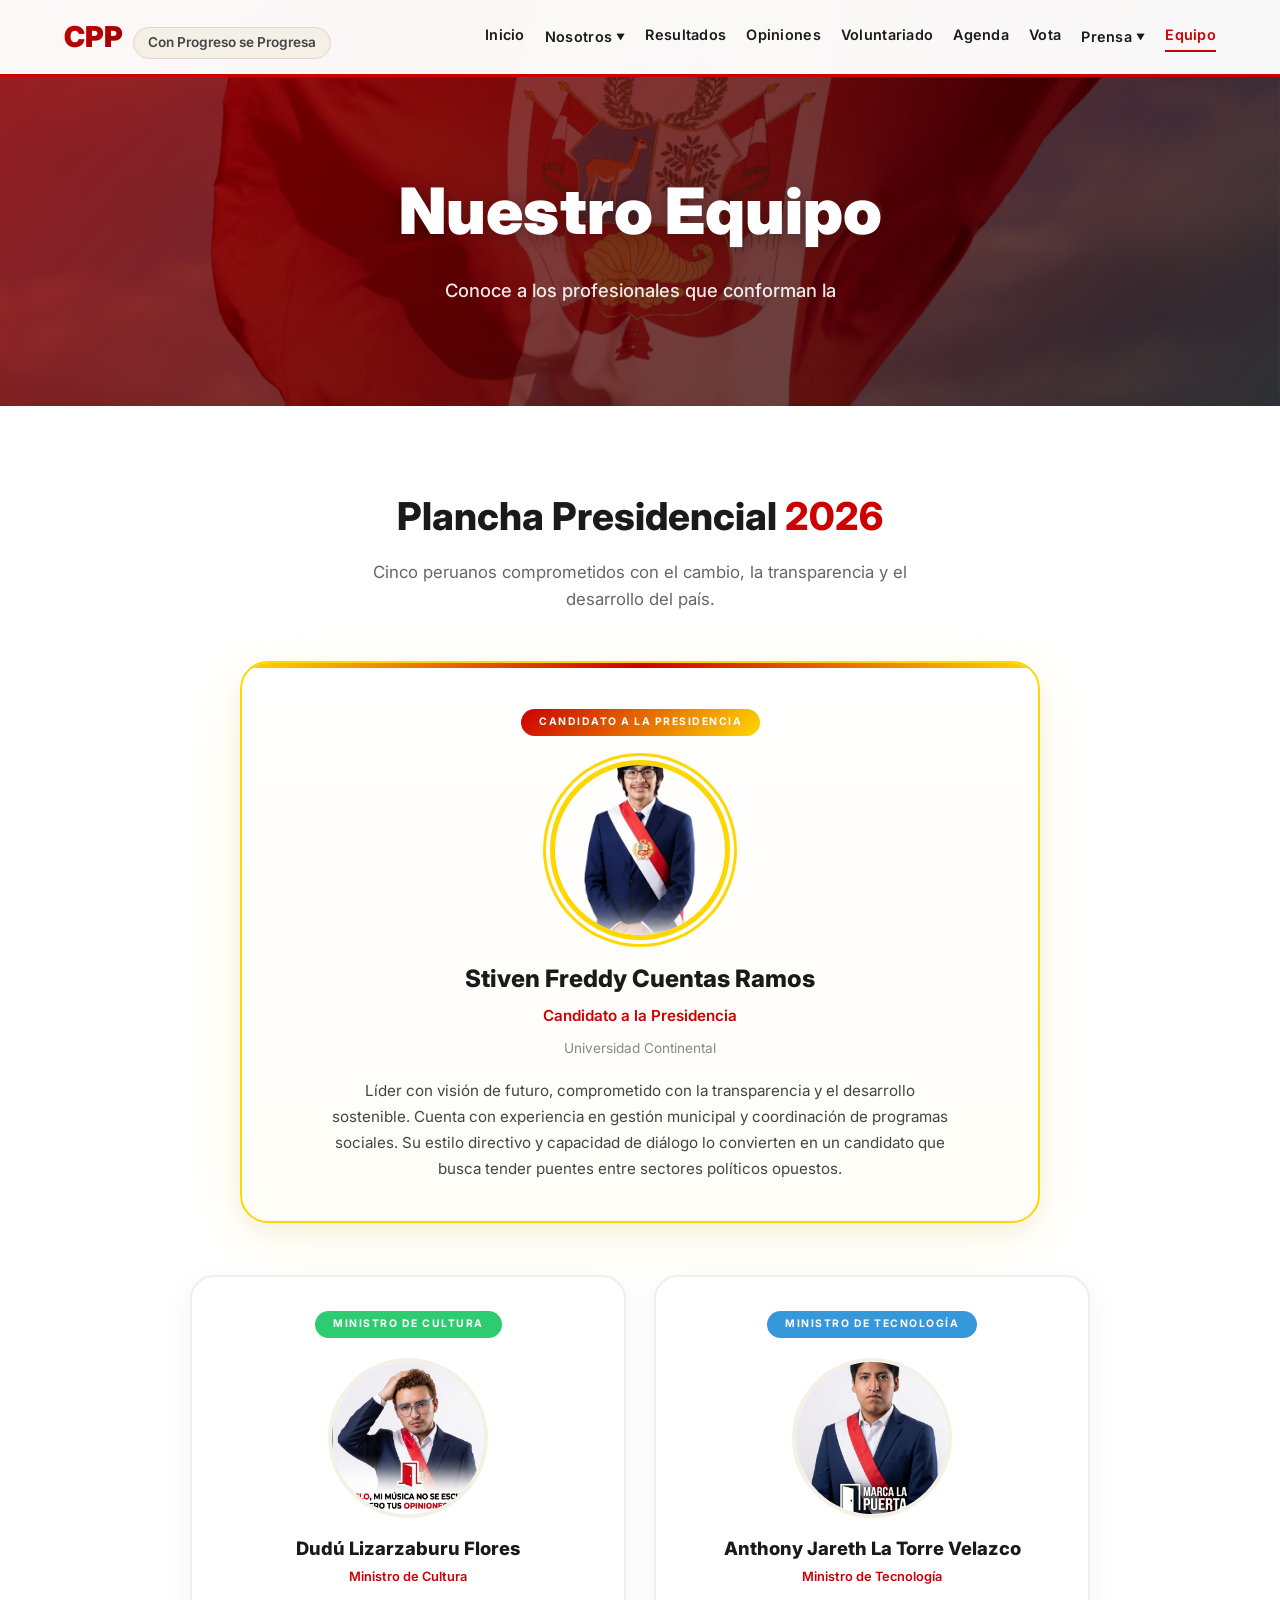
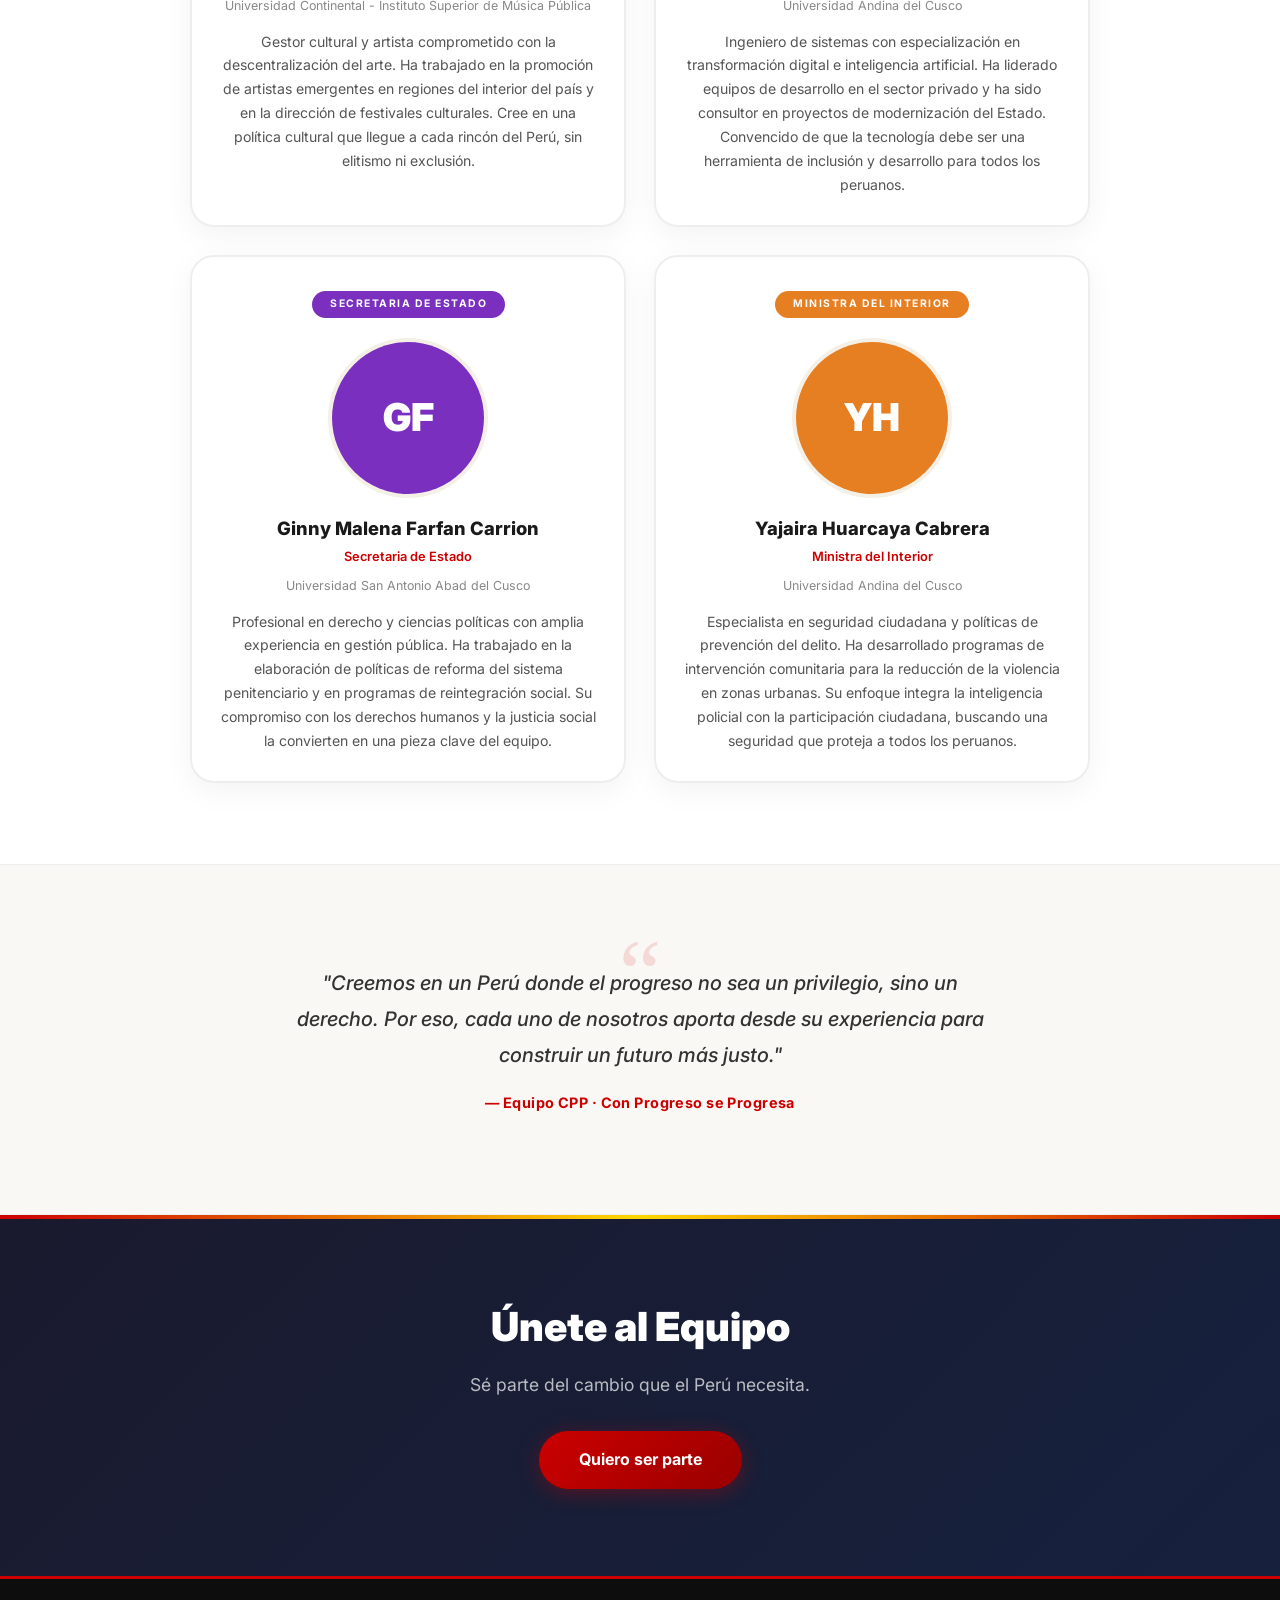
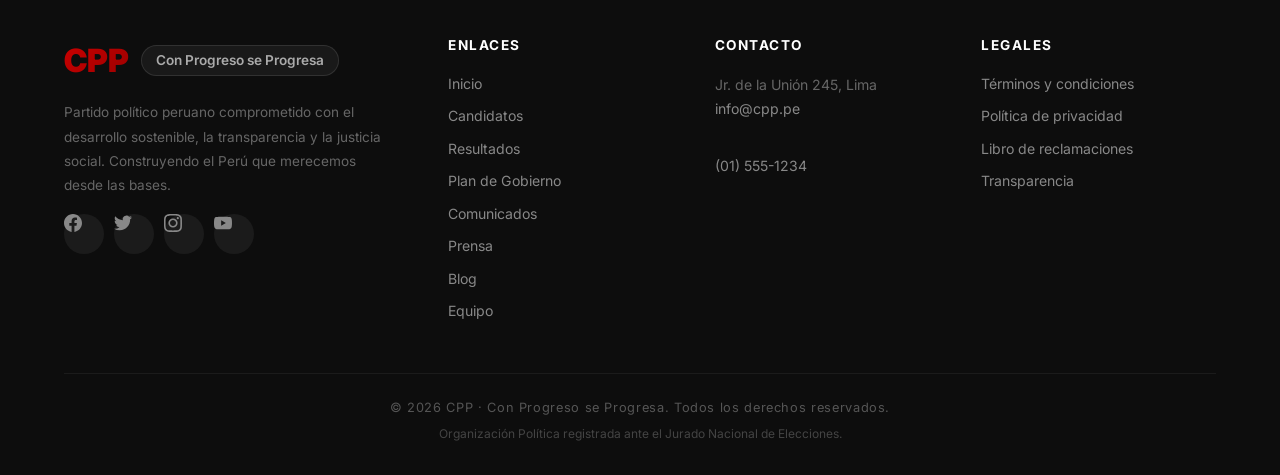
==== commit fe393b1f: "Decima version de la pagina, ya esta de equipo" ====
--- a/equipo.html
+++ b/equipo.html
@@ -52,11 +52,12 @@
         </div>
     </header>
 
-    <!-- ===== HERO / BANNER ===== -->
-    <section class="page-banner">
+    <!-- ===== HERO / BANNER (Zoom-In, Parallax) ===== -->
+    <section class="page-banner hero-zoom-in" id="heroBanner">
+        <div class="parallax-bg" id="parallaxBg"></div>
         <div class="container">
             <h1 class="banner-title">Nuestro Equipo</h1>
-            <p class="banner-sub">Conoce a los profesionales que conforman la plancha presidencial de Con Progreso se Progresa.</p>
+            <p class="banner-sub" id="typewriterText"></p>
         </div>
     </section>
 
@@ -68,24 +69,26 @@
                 <p class="section-sub">Cinco peruanos comprometidos con el cambio, la transparencia y el desarrollo del país.</p>
             </div>
 
-            <!-- Stiven Cuentas - Presidente (Tarjeta Destacada) -->
-            <div class="team-featured zoom-in">
-                <span class="team-badge" data-cargo="presidente">Candidato a la Presidencia</span>
-                <div class="team-img-wrap team-img-wrap--xl">
-                    <img src="img/chinop.png" alt="Stiven Freddy Cuentas Ramos" class="team-img" />
-                </div>
-                <h3 class="team-nombre">Stiven Freddy Cuentas Ramos</h3>
-                <span class="team-cargo">Candidato a la Presidencia</span>
-                <span class="team-universidad">Universidad Continental</span>
-                <p class="team-desc">Líder con visión de futuro, comprometido con la transparencia y el desarrollo sostenible. Cuenta con experiencia en gestión municipal y coordinación de programas sociales. Su estilo directivo y capacidad de diálogo lo convierten en un candidato que busca tender puentes entre sectores políticos opuestos.</p>
+            <!-- Stiven Cuentas - Presidente (Pop, Glow Pulse, Tilt 3D) -->
+            <div class="team-featured glow-pulse" data-tilt>
+                <div class="team-featured-inner stiven-pop">
+                    <span class="team-badge floating" data-cargo="presidente">Candidato a la Presidencia</span>
+                    <div class="team-img-wrap team-img-wrap--xl">
+                        <img src="img/chinop.png" alt="Stiven Freddy Cuentas Ramos" class="team-img" />
+                    </div>
+                    <h3 class="team-nombre">Stiven Freddy Cuentas Ramos</h3>
+                    <span class="team-cargo">Candidato a la Presidencia</span>
+                    <span class="team-universidad">Universidad Continental</span>
+                    <p class="team-desc">Líder con visión de futuro, comprometido con la transparencia y el desarrollo sostenible. Cuenta con experiencia en gestión municipal y coordinación de programas sociales. Su estilo directivo y capacidad de diálogo lo convierten en un candidato que busca tender puentes entre sectores políticos opuestos.</p>
+                </div>
             </div>
 
             <!-- Grid de Ministros y Secretaria -->
             <div class="team-grid">
 
                 <!-- Dudú Lizarzaburu - Ministro de Cultura -->
-                <div class="team-card fade-up">
-                    <span class="team-badge" data-cargo="cultura">Ministro de Cultura</span>
+                <div class="team-card fade-up" data-tilt data-cargo="cultura">
+                    <span class="team-badge floating">Ministro de Cultura</span>
                     <div class="team-img-wrap">
                         <img src="img/bannerdudu.jpg" alt="Dudú Lizarzaburu Flores" class="team-img" />
                     </div>
@@ -96,8 +99,8 @@
                 </div>
 
                 <!-- Anthony La Torre - Ministro de Tecnología -->
-                <div class="team-card fade-up">
-                    <span class="team-badge" data-cargo="tecnologia">Ministro de Tecnología</span>
+                <div class="team-card fade-up" data-tilt data-cargo="tecnologia">
+                    <span class="team-badge floating">Ministro de Tecnología</span>
                     <div class="team-img-wrap">
                         <img src="img/banneranthony.jpg" alt="Anthony Jareth La Torre Velazco" class="team-img" />
                     </div>
@@ -108,8 +111,8 @@
                 </div>
 
                 <!-- Ginny Farfan - Secretaria de Estado -->
-                <div class="team-card fade-up">
-                    <span class="team-badge" data-cargo="secretaria">Secretaria de Estado</span>
+                <div class="team-card fade-up" data-tilt data-cargo="secretaria">
+                    <span class="team-badge floating">Secretaria de Estado</span>
                     <div class="team-img-wrap">
                         <div class="team-avatar" style="background:#7B2FBE;">GF</div>
                     </div>
@@ -120,8 +123,8 @@
                 </div>
 
                 <!-- Yajaira Huarcaya - Ministra del Interior -->
-                <div class="team-card fade-up">
-                    <span class="team-badge" data-cargo="interior">Ministra del Interior</span>
+                <div class="team-card fade-up" data-tilt data-cargo="interior">
+                    <span class="team-badge floating">Ministra del Interior</span>
                     <div class="team-img-wrap">
                         <div class="team-avatar" style="background:#E67E22;">YH</div>
                     </div>
@@ -139,7 +142,7 @@
     <section class="section vision-section">
         <div class="container">
             <blockquote class="vision-blockquote fade-up">
-                <p>"Creemos en un Perú donde el progreso no sea un privilegio, sino un derecho. Por eso, cada uno de nosotros aporta desde su experiencia para construir un futuro más justo."</p>
+                <p>"Creemos en un Per&uacute; donde el progreso no sea un privilegio, sino un derecho. Por eso, cada uno de nosotros aporta desde su experiencia para construir un futuro m&aacute;s justo."</p>
                 <cite>&mdash; Equipo CPP · Con Progreso se Progresa</cite>
             </blockquote>
         </div>
@@ -165,7 +168,7 @@
                         <span class="logo-cpp">CPP</span>
                         <span class="footer-slogan">Con Progreso se Progresa</span>
                     </div>
-                    <p class="footer-text">Partido político peruano comprometido con el desarrollo sostenible, la transparencia y la justicia social. Construyendo el Perú que merecemos desde las bases.</p>
+                    <p class="footer-text">Partido pol&iacute;tico peruano comprometido con el desarrollo sostenible, la transparencia y la justicia social. Construyendo el Per&uacute; que merecemos desde las bases.</p>
                     <div class="footer-social" style="margin-top:16px;">
                         <a href="#" class="social-link" aria-label="Facebook"><svg width="18" height="18" viewBox="0 0 24 24" fill="currentColor"><path d="M24 12.073c0-6.627-5.373-12-12-12s-12 5.373-12 12c0 5.99 4.388 10.954 10.125 11.854v-8.385H7.078v-3.47h3.047V9.43c0-3.007 1.792-4.669 4.533-4.669 1.312 0 2.686.235 2.686.235v2.953H15.83c-1.491 0-1.956.925-1.956 1.874v2.25h3.328l-.532 3.47h-2.796v8.385C19.612 23.027 24 18.062 24 12.073z"/></svg></a>
                         <a href="#" class="social-link" aria-label="Twitter"><svg width="18" height="18" viewBox="0 0 24 24" fill="currentColor"><path d="M23.953 4.57a10 10 0 01-2.825.775 4.958 4.958 0 002.163-2.723c-.951.555-2.005.959-3.127 1.184a4.92 4.92 0 00-8.384 4.482C7.69 8.095 4.067 6.13 1.64 3.162a4.822 4.822 0 00-.666 2.475c0 1.71.87 3.213 2.188 4.096a4.904 4.904 0 01-2.228-.616v.06a4.923 4.923 0 003.946 4.827 4.996 4.996 0 01-2.212.085 4.936 4.936 0 004.604 3.417 9.867 9.867 0 01-6.102 2.105c-.39 0-.779-.023-1.17-.067a13.995 13.995 0 007.557 2.209c9.053 0 13.998-7.496 13.998-13.985 0-.21 0-.42-.015-.63A9.935 9.935 0 0024 4.59z"/></svg></a>
@@ -187,22 +190,22 @@
                 <div class="footer-col">
                     <h4>Contacto</h4>
                     <address>
-                        Jr. de la Unión 245, Lima<br />
+                        Jr. de la Uni&oacute;n 245, Lima<br />
                         <a href="mailto:info@cpp.pe">info@cpp.pe</a><br />
                         <a href="tel:+5115551234">(01) 555-1234</a>
                     </address>
                 </div>
                 <div class="footer-col">
                     <h4>Legales</h4>
-                    <a href="#">Términos y condiciones</a>
-                    <a href="#">Política de privacidad</a>
+                    <a href="#">T&eacute;rminos y condiciones</a>
+                    <a href="#">Pol&iacute;tica de privacidad</a>
                     <a href="#">Libro de reclamaciones</a>
                     <a href="#">Transparencia</a>
                 </div>
             </div>
             <div class="footer-bottom">
                 <p class="footer-copy">&copy; 2026 CPP · Con Progreso se Progresa. Todos los derechos reservados.</p>
-                <p class="footer-legal">Organización Política registrada ante el Jurado Nacional de Elecciones.</p>
+                <p class="footer-legal">Organizaci&oacute;n Pol&iacute;tica registrada ante el Jurado Nacional de Elecciones.</p>
             </div>
         </div>
     </footer>
--- a/css/equipo.css
+++ b/css/equipo.css
@@ -218,8 +218,14 @@
     padding: 160px 0 100px;
     text-align: center;
     overflow: hidden;
+}
+
+.parallax-bg {
+    position: absolute;
+    inset: -20% 0;
     background: url('../img/bandera-peru.jpg') center / cover no-repeat;
-    background-attachment: fixed;
+    will-change: transform;
+    z-index: 0;
 }
 
 .page-banner::before {
@@ -241,6 +247,8 @@
     font-weight: 900;
     margin-bottom: 14px;
     text-shadow: 0 2px 20px rgba(0, 0, 0, 0.3);
+    opacity: 0;
+    animation: heroZoomIn 1s cubic-bezier(0.25, 0.46, 0.45, 0.94) 0.2s forwards;
 }
 
 .banner-sub {
@@ -249,6 +257,18 @@
     max-width: 620px;
     margin: 0 auto;
     font-weight: 500;
+    min-height: 1.6em;
+}
+
+@keyframes heroZoomIn {
+    0% {
+        opacity: 0;
+        transform: scale(0.8);
+    }
+    100% {
+        opacity: 1;
+        transform: scale(1);
+    }
 }
 
 /* ---------- SECTION ---------- */
@@ -290,6 +310,9 @@
     box-shadow: 0 16px 60px rgba(255, 215, 0, 0.12), 0 8px 30px rgba(0, 0, 0, 0.06);
     position: relative;
     overflow: hidden;
+    will-change: transform;
+    transform-style: preserve-3d;
+    perspective: 1000px;
 }
 
 .team-featured::after {
@@ -300,6 +323,10 @@
     width: 100%;
     height: 5px;
     background: linear-gradient(90deg, #ffd700, #cc0000, #ffd700);
+}
+
+.team-featured-inner {
+    width: 100%;
 }
 
 .team-featured .team-badge {
@@ -363,11 +390,14 @@
     border-radius: 24px;
     padding: 32px 24px 28px;
     text-align: center;
-    border: 1px solid #eee;
+    border: 2px solid #eee;
     box-shadow: 0 8px 30px rgba(0, 0, 0, 0.05);
     transition: all 0.4s ease;
     position: relative;
     overflow: hidden;
+    will-change: transform;
+    transform-style: preserve-3d;
+    perspective: 1000px;
 }
 
 .team-card::after {
@@ -390,7 +420,26 @@
 .team-card:hover {
     transform: translateY(-6px);
     box-shadow: 0 20px 50px rgba(204, 0, 0, 0.1);
-    border-color: #cc0000;
+}
+
+.team-card[data-cargo="cultura"]:hover {
+    border-color: #00cc66;
+    box-shadow: 0 20px 50px rgba(0, 204, 102, 0.15);
+}
+
+.team-card[data-cargo="tecnologia"]:hover {
+    border-color: #0066ff;
+    box-shadow: 0 20px 50px rgba(0, 102, 255, 0.15);
+}
+
+.team-card[data-cargo="secretaria"]:hover {
+    border-color: #7B2FBE;
+    box-shadow: 0 20px 50px rgba(123, 47, 190, 0.15);
+}
+
+.team-card[data-cargo="interior"]:hover {
+    border-color: #E67E22;
+    box-shadow: 0 20px 50px rgba(230, 126, 34, 0.15);
 }
 
 .team-badge {
@@ -403,25 +452,26 @@
     border-radius: 30px;
     margin-bottom: 20px;
     color: #fff;
+    will-change: transform;
 }
 
 .team-badge[data-cargo="presidente"] {
     background: linear-gradient(135deg, #cc0000, #ffd700);
 }
 
-.team-badge[data-cargo="cultura"] {
+.team-card[data-cargo="cultura"] .team-badge {
     background: #2ECC71;
 }
 
-.team-badge[data-cargo="tecnologia"] {
+.team-card[data-cargo="tecnologia"] .team-badge {
     background: #3498DB;
 }
 
-.team-badge[data-cargo="secretaria"] {
+.team-card[data-cargo="secretaria"] .team-badge {
     background: #7B2FBE;
 }
 
-.team-badge[data-cargo="interior"] {
+.team-card[data-cargo="interior"] .team-badge {
     background: #E67E22;
 }
 
@@ -617,10 +667,12 @@
 }
 
 /* ---------- ANIMATIONS ---------- */
+/* Fade-Up */
 .fade-up {
     opacity: 0;
     transform: translateY(40px);
     transition: opacity 0.7s ease, transform 0.7s ease;
+    will-change: opacity, transform;
 }
 
 .fade-up.visible {
@@ -628,6 +680,7 @@
     transform: translateY(0);
 }
 
+/* Zoom-In (legacy fallback) */
 .zoom-in {
     opacity: 0;
     transform: scale(0.8);
@@ -639,6 +692,62 @@
     transform: scale(1);
 }
 
+/* Stiven Pop */
+.stiven-pop {
+    opacity: 0;
+    animation: stivenPop 0.8s cubic-bezier(0.68, -0.55, 0.265, 1.55) 0.4s forwards;
+    will-change: transform, opacity;
+}
+
+@keyframes stivenPop {
+    0% {
+        opacity: 0;
+        transform: scale(0.7);
+    }
+    60% {
+        opacity: 1;
+        transform: scale(1.08);
+    }
+    80% {
+        transform: scale(0.97);
+    }
+    100% {
+        opacity: 1;
+        transform: scale(1);
+    }
+}
+
+/* Glow Pulse */
+.glow-pulse {
+    animation: glowPulse 2.5s ease-in-out infinite;
+    will-change: box-shadow;
+}
+
+@keyframes glowPulse {
+    0%, 100% {
+        box-shadow: 0 16px 60px rgba(255, 215, 0, 0.12), 0 8px 30px rgba(0, 0, 0, 0.06), 0 0 20px rgba(255, 215, 0, 0.15);
+    }
+    50% {
+        box-shadow: 0 16px 60px rgba(255, 215, 0, 0.2), 0 8px 30px rgba(0, 0, 0, 0.06), 0 0 50px rgba(255, 215, 0, 0.3);
+    }
+}
+
+/* Floating Badge */
+.floating {
+    animation: float 3s ease-in-out infinite;
+    will-change: transform;
+}
+
+@keyframes float {
+    0%, 100% {
+        transform: translateY(0);
+    }
+    50% {
+        transform: translateY(-5px);
+    }
+}
+
+/* Stagger delays for team cards */
 .section-header.fade-up.visible {
     transition-delay: 0s;
 }
@@ -860,7 +969,6 @@
 
     .page-banner {
         padding: 130px 0 70px;
-        background-attachment: scroll;
     }
 
     .banner-title {
